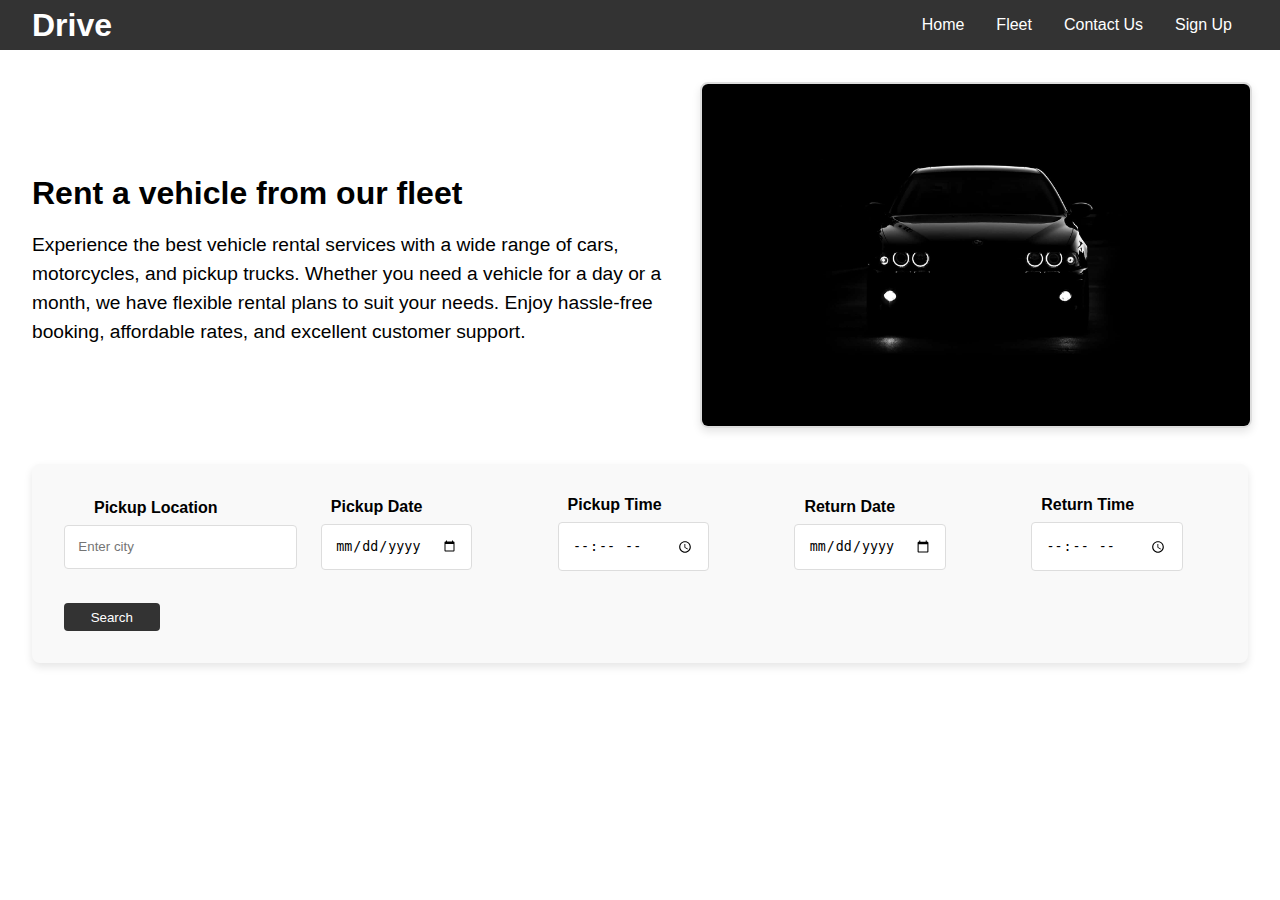
==== index.html @ 7dad5767 "Add files via upload" ====
<!DOCTYPE html>
<html lang="en">
<head>
    <meta charset="UTF-8">
    <meta name="viewport" content="width=device-width, initial-scale=1.0">
    <title>Vehicle Rental System - Drive</title>
    <link rel="stylesheet" href="styles.css">
</head>
<body>
    <header>
        <div class="logo">
            <h1>Drive</h1>
        </div>
        <nav>
            <ul>
                <li><a href="#">Home</a></li>
                <li class="dropdown">
                    <a href="#" class="dropbtn">Fleet</a>
                    <div class="dropdown-content">
                        <a href="#">Cars</a>
                        <a href="#">Motorcycles</a>
                        <a href="#">Pickup Trucks</a>
                    </div>
                </li>
                <li><a href="#">Contact Us</a></li>
                <li><a href="#">Sign Up</a></li>
            </ul>
        </nav>
    </header>
    <main>
        <div class="content">
            <div class="text-content">
                <h2>Rent a vehicle from our fleet</h2>
                <p>
                    Experience the best vehicle rental services with a wide range of cars, motorcycles, and pickup trucks.
                    Whether you need a vehicle for a day or a month, we have flexible rental plans to suit your needs.
                    Enjoy hassle-free booking, affordable rates, and excellent customer support.
                </p>
            </div>
            <div class="image-content">
                <img src="car.jpg" alt="Car">
            </div>
        </div>
        <div class="form-content">
            <form class="form-row">
                <div class="form-group">
                    <label for="pickup-location">Pickup Location</label>
                    <input type="text" id="pickup-location" name="pickup-location" placeholder="Enter city">
                </div>
                <div class="form-group">
                    <label for="pickup-date">Pickup Date</label>
                    <input type="date" id="pickup-date" name="pickup-date">
                </div>
                <div class="form-group">
                    <label for="pickup-time">Pickup Time</label>
                    <input type="time" id="pickup-time" name="pickup-time">
                </div>
                <div class="form-group">
                    <label for="return-date">Return Date</label>
                    <input type="date" id="return-date" name="return-date">
                </div>
                <div class="form-group">
                    <label for="return-time">Return Time</label>
                    <input type="time" id="return-time" name="return-time">
                </div>
                <div class="form-group">
                    <button type="submit">Search</button>
                </div>
            </form>
        </div>
    </main>
</body>
</html>
---- styles.css ----
body {
  font-family: Arial, sans-serif;
  margin: 0;
  padding: 0;
}

header {
  background-color: #333;
  color: white;
  display: flex;
  align-items: center;
  justify-content: space-between;
  padding: 0 2em;
}

.logo h1 {
  margin: 0;
}

nav ul {
  list-style: none;
  padding: 0;
  margin: 0;
  display: flex;
  justify-content: space-around;
}

nav ul li {
  position: relative;
}

nav ul li a {
  color: white;
  text-decoration: none;
  padding: 1em;
  display: block;
}

nav ul li a:hover {
  background-color: #575757;
}

.dropdown-content {
  display: none;
  position: absolute;
  background-color: #333;
  min-width: 160px;
  box-shadow: 0px 8px 16px rgba(0, 0, 0, 0.2);
  z-index: 1;
}

.dropdown-content a {
  color: white;
  padding: 12px 16px;
  text-decoration: none;
  display: block;
}

.dropdown-content a:hover {
  background-color: #575757;
}

.dropdown:hover .dropdown-content {
  display: block;
}

main {
  padding: 2em;
}

.content {
  display: flex;
  justify-content: space-between;
  align-items: center;
  margin-bottom: 2em;
}

.text-content {
  max-width: 60%;
}

.text-content h2 {
  font-size: 2em;
  margin-bottom: 0.5em;
}

.text-content p {
  font-size: 1.2em;
  line-height: 1.5;
}

.image-content img {
  max-width: 100%;
  height: auto;
  border: 2px solid #ddd;
  border-radius: 8px;
  box-shadow: 0 4px 8px rgba(0, 0, 0, 0.1);
}

.form-content {
  background-color: #f9f9f9;
  padding: 2em;
  border-radius: 8px;
  box-shadow: 0 4px 8px rgba(0, 0, 0, 0.1);
}

.form-row {
  display: flex;
  flex-wrap: wrap;
  gap: 2em;
  align-items: center;
}

.form-group {
  flex: 1;
  min-width: 200px;
}

.form-group label {
  font-weight: bold;
  margin-left: 30px;
  display: block;
  margin-bottom: 0.5em;
}

.form-group input, .form-group button {
  width: 100%;
  padding: 1em;
  border: 1px solid #ddd;
  border-radius: 4px;
}

.form-group input[type="date"], .form-group input[type="time"] {
  width: 60%;
  margin-left: 20px;
  display: inline-block;
}

.form-group button {
  background-color: #333;
  color: white;
  border: none;
  cursor: pointer;
  width: auto;
  padding: 0.5em 2em;
}

.form-group button:hover {
  background-color: #575757;
}
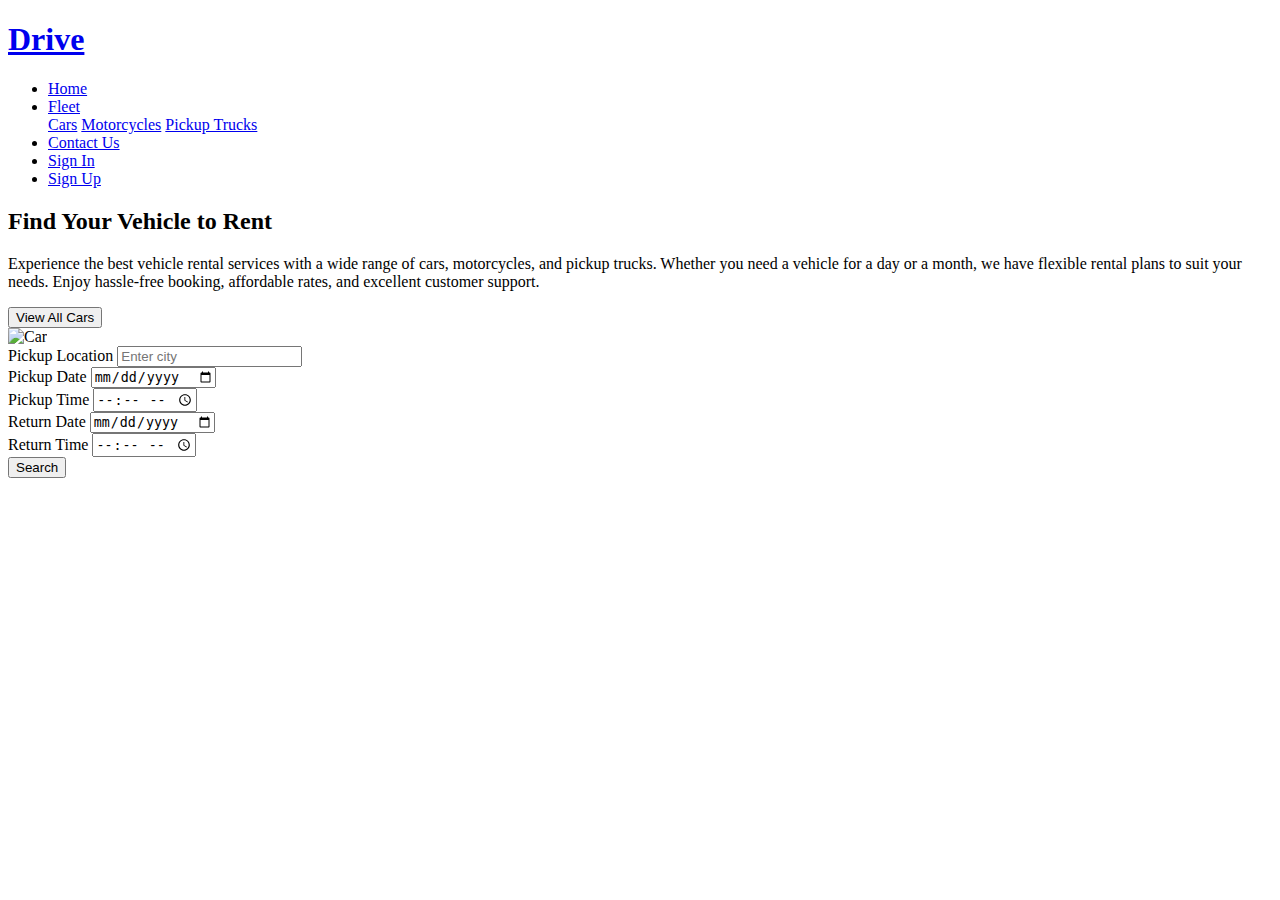
==== commit 45705da0: "Add files via upload" ====
--- a/index.html
+++ b/index.html
@@ -4,67 +4,69 @@
     <meta charset="UTF-8">
     <meta name="viewport" content="width=device-width, initial-scale=1.0">
     <title>Vehicle Rental System - Drive</title>
-    <link rel="stylesheet" href="styles.css">
+    <link rel="stylesheet" href="styles/styles.css">
 </head>
 <body>
-    <header>
+    <header class="main-header">
         <div class="logo">
-            <h1>Drive</h1>
+            <a href="index.html"><h1>Drive</h1></a>
         </div>
-        <nav>
-            <ul>
-                <li><a href="#">Home</a></li>
-                <li class="dropdown">
-                    <a href="#" class="dropbtn">Fleet</a>
+        <nav class="main-nav">
+            <ul class="nav-list">
+                <li class="nav-item"><a href="#" class="nav-link">Home</a></li>
+                <li class="nav-item dropdown">
+                    <a href="#" class="nav-link dropbtn">Fleet</a>
                     <div class="dropdown-content">
-                        <a href="#">Cars</a>
-                        <a href="#">Motorcycles</a>
-                        <a href="#">Pickup Trucks</a>
+                        <a href="fleet/cars.html" class="dropdown-link">Cars</a>
+                        <a href="#" class="dropdown-link">Motorcycles</a>
+                        <a href="#" class="dropdown-link">Pickup Trucks</a>
                     </div>
                 </li>
-                <li><a href="#">Contact Us</a></li>
-                <li><a href="#">Sign Up</a></li>
+                <li class="nav-item"><a href="#" class="nav-link">Contact Us</a></li>
+                <li class="nav-item"><a href="customer/customer_sign_in.html" class="nav-link">Sign In</a></li>
+                <li class="nav-item"><a href="customer/customer_sign_up.html" class="nav-link">Sign Up</a></li>
             </ul>
         </nav>
     </header>
-    <main>
+    <main class="main-content">
         <div class="content">
             <div class="text-content">
-                <h2>Rent a vehicle from our fleet</h2>
+                <h2>Find Your Vehicle to Rent</h2>
                 <p>
                     Experience the best vehicle rental services with a wide range of cars, motorcycles, and pickup trucks.
                     Whether you need a vehicle for a day or a month, we have flexible rental plans to suit your needs.
                     Enjoy hassle-free booking, affordable rates, and excellent customer support.
                 </p>
+                <button class="view-button">View All Cars</button>
             </div>
             <div class="image-content">
-                <img src="car.jpg" alt="Car">
+                <img src="images/car.jpg" alt="Car">
             </div>
         </div>
         <div class="form-content">
             <form class="form-row">
                 <div class="form-group">
-                    <label for="pickup-location">Pickup Location</label>
-                    <input type="text" id="pickup-location" name="pickup-location" placeholder="Enter city">
+                    <label for="pickup-location" class="form-label">Pickup Location</label>
+                    <input type="text" id="pickup-location" name="pickup-location" class="form-input" placeholder="Enter city">
                 </div>
                 <div class="form-group">
-                    <label for="pickup-date">Pickup Date</label>
-                    <input type="date" id="pickup-date" name="pickup-date">
+                    <label for="pickup-date" class="form-label">Pickup Date</label>
+                    <input type="date" id="pickup-date" name="pickup-date" class="form-input">
                 </div>
                 <div class="form-group">
-                    <label for="pickup-time">Pickup Time</label>
-                    <input type="time" id="pickup-time" name="pickup-time">
+                    <label for="pickup-time" class="form-label">Pickup Time</label>
+                    <input type="time" id="pickup-time" name="pickup-time" class="form-input">
                 </div>
                 <div class="form-group">
-                    <label for="return-date">Return Date</label>
-                    <input type="date" id="return-date" name="return-date">
+                    <label for="return-date" class="form-label">Return Date</label>
+                    <input type="date" id="return-date" name="return-date" class="form-input">
                 </div>
                 <div class="form-group">
-                    <label for="return-time">Return Time</label>
-                    <input type="time" id="return-time" name="return-time">
+                    <label for="return-time" class="form-label">Return Time</label>
+                    <input type="time" id="return-time" name="return-time" class="form-input">
                 </div>
                 <div class="form-group">
-                    <button type="submit">Search</button>
+                    <button type="submit" class="submit-button">Search</button>
                 </div>
             </form>
         </div>
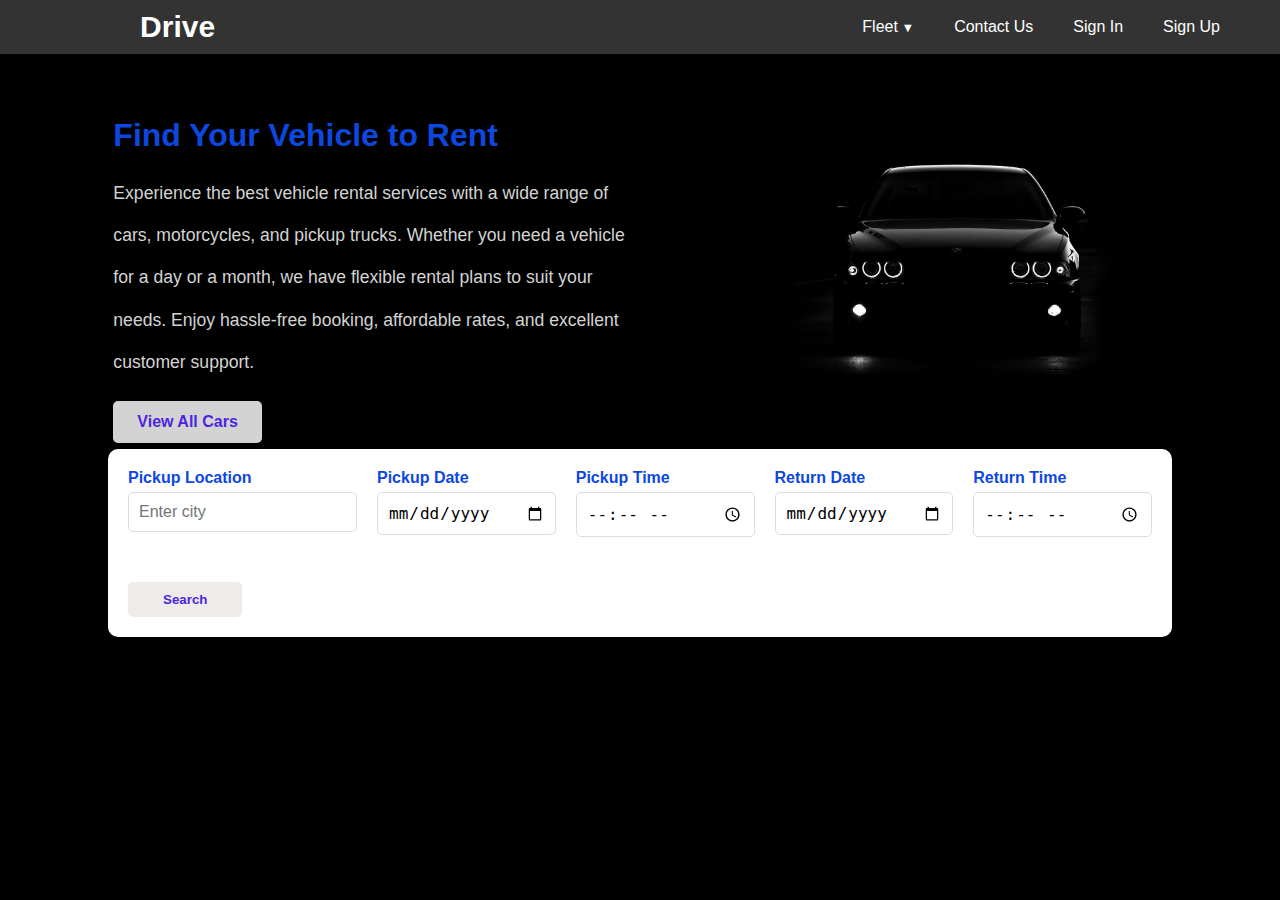
==== commit c1f0159a: "Add files via upload" ====
--- a/index.html
+++ b/index.html
@@ -13,7 +13,7 @@
         </div>
         <nav class="main-nav">
             <ul class="nav-list">
-                <li class="nav-item"><a href="#" class="nav-link">Home</a></li>
+                
                 <li class="nav-item dropdown">
                     <a href="#" class="nav-link dropbtn">Fleet</a>
                     <div class="dropdown-content">
@@ -70,6 +70,6 @@
                 </div>
             </form>
         </div>
-    </main>
+    </main>   
 </body>
 </html>
--- a/styles/styles.css
+++ b/styles/styles.css
@@ -0,0 +1,522 @@
+/* Reset some basic styles */
+body {
+    font-family: Arial, sans-serif; /* Set font family */
+    margin: 0; /* Remove default margin */
+    padding: 0; /* Remove default padding */
+    background-color: #000000; /* Black background color */
+}
+
+/* Header styling */
+.main-header {
+    background-color: #333; /* Dark background color */
+    color: #fff; /* White text color */
+    padding: 1rem 0; /* Padding top and bottom */
+    display: flex; /* Flexbox layout */
+    justify-content: space-between; /* Space between logo and nav */
+    align-items: center; /* Center items vertically */
+    padding: 10px 50px; /* Padding around header */
+}
+
+/* Logo styling */
+.logo h1 {
+    margin: 0; /* Remove default margin */
+    margin-left: 120%; /* Align the logo towards right */
+    font-size: 30px;
+}
+
+.logo a {
+    text-decoration: none; /* Remove underline */
+    color: inherit; /* Inherit text color from parent */
+}
+
+.logo a:hover {
+    text-decoration: none; /* Remove underline on hover */
+    color: inherit; /* Maintain text color on hover */
+}
+
+/* Dropdown menu styling */
+.main-nav .nav-list {
+    list-style: none; /* Remove default list style */
+    margin: 0; /* Remove default margin */
+    padding: 0; /* Remove default padding */
+    display: flex; /* Flexbox layout for horizontal menu */
+}
+
+.main-nav .nav-item {
+    position: relative; /* Position for dropdown */
+    margin-left: 20px; /* Space between menu items */
+}
+
+.main-nav .nav-link {
+    color: #fff; /* White text color */
+    text-decoration: none; /* Remove underline from links */
+    padding: 5px 10px; /* Padding around links */
+    outline: none;
+}
+
+/* Remove focus outline */
+.main-nav .nav-link:focus {
+    outline: none; /* Remove focus outline */
+    
+}
+
+/* Hover effect for navigation links */
+.main-nav .nav-link:hover,
+.main-nav .dropbtn:hover {
+    background-color: #555; /* Darker background on hover */
+    }
+
+/* Arrow indicator for dropdown */
+.main-nav .dropbtn::after {
+    content: ' ▼'; /* Add arrow */
+    font-size: 0.8rem; /* Smaller size for arrow */
+}
+
+/* Dropdown content styling */
+.dropdown-content {
+    display: none; /* Hide dropdown by default */
+    position: absolute; /* Position absolutely */
+    background-color: #333; /* Dark background color */
+    box-shadow: 0px 8px 16px rgba(0, 0, 0, 0.2); /* Shadow effect */
+    z-index: 1000; /* Ensure dropdown is above other content */
+    min-width: 160px; /* Minimum width for dropdown */
+    border-radius: 5px; /* Rounded corners */
+    margin-top: 10px; /* Add margin-top for spacing */
+}
+
+/* Dropdown links styling */
+.dropdown-content .dropdown-link {
+    color: white; /* White text color */
+    padding: 16px 16px; /* Padding inside dropdown links */
+    text-decoration: none; /* Remove underline */
+    display: block; /* Block display for full-width */
+    outline: none; /* Remove focus outline */
+}
+
+/* Hover effect for dropdown links */
+.dropdown-content .dropdown-link:hover {
+    background-color: #555; /* Darker background on hover */
+}
+
+/* Show dropdown on hover */
+.dropdown:hover .dropdown-content,
+.dropdown-content:hover {
+    display: block; /* Display dropdown content */
+}
+
+/* Ensure dropdown stays open when hovered or focused */
+.main-nav .nav-item:hover .dropdown-content,
+.main-nav .nav-item:focus-within .dropdown-content {
+    display: block; /* Ensure dropdown stays open */
+}
+
+/* Flexbox layout for content sections */
+.main-content .content {
+    display: flex; /* Flexbox layout */
+    justify-content: flex-end; /* Align text content to the right */
+    align-items: center; /* Center items vertically */
+    margin-bottom: 20px; /* Space below content */
+    background-color: #000000; /* Black background color */
+    padding: 20px; /* Padding inside content */
+    position: relative; /* Relative positioning for overlap */
+    z-index: 1; /* Ensure content is above form-content */
+}
+
+/* Text content styling */
+.main-content .text-content {
+    flex: 1; /* Flex grow */
+    max-width: 80%; /* Limit the width of the text content */
+    padding-right: 20px; /* Padding on the right */
+}
+
+.main-content .text-content h2 {
+    font-size: 2rem; /* Larger font size for heading */
+    margin-bottom: 10px; /* Space below heading */
+    margin-left: 15.3%;
+    color: #0c48df; /* Blue color for heading */
+}
+
+.main-content .text-content p {
+    margin-left: 15.3%;
+    font-size: 1.1rem; /* Normal font size for paragraph */
+    line-height: 2.4; /* Line height for readability */
+    color: #D3D3D3; /* White text color */
+   
+}
+
+/* Default button styling within .text-content */
+.main-content .text-content .view-button {
+    display: inline-block; /* Ensure button dimensions fit the content */
+    margin-left: 15.3%;
+    padding: 12px 24px; /* Padding inside the button */
+    background-color: #D3D3D3; /* White background color */
+    font-weight: bold;
+    color: #4e25df; /* Blue text color */
+    border: none; /* Remove default border */
+    border-radius: 5px; /* Rounded corners */
+    cursor: pointer; /* Pointer cursor on hover */
+    font-size: 1rem; /* Font size for the button text */
+    text-align: center; /* Center text */
+    text-decoration: none; /* Remove underline */
+    transition: background-color 0.3s ease, transform 0.3s ease; /* Smooth transitions for background color and transform */
+}
+
+/* Hover state styling within .text-content */
+.main-content .text-content .view-button:hover {
+    background-color: #0940b0; /* Darker blue background on hover */
+    transform: translateY(-2px); /* Slightly lift the button on hover */
+}
+
+/* Active state styling within .text-content */
+.main-content .text-content .view-button:active {
+    background-color: #073582; /* Even darker blue background on active */
+    transform: translateY(0); /* Reset the button position on active */
+    box-shadow: inset 0 3px 5px rgba(0, 0, 0, 0.2); /* Inner shadow on active */
+}
+
+/* Image content styling */
+.main-content .image-content {
+    flex: 1; /* Flex grow */
+    text-align: center; /* Center image horizontally */
+}
+
+.main-content .image-content img {
+    max-width: 100%; /* Image should not exceed container width */
+    height: auto; /* Maintain aspect ratio */
+    border-radius: 10px; /* Rounded corners */
+}
+
+/* Form container styling */
+.main-content .form-content {
+    width: 80%; /* Reduce width of form-content */
+    margin: -50px auto 0; /* Negative margin to overlap content */
+    background-color: #ffffff; /* White background color */
+    padding: 20px; /* Padding inside form content */
+    border-radius: 10px; /* Rounded corners */
+    box-shadow: 0 0 10px rgba(0, 0, 0, 0.1); /* Shadow effect */
+    position: relative; /* Relative positioning for overlap */
+    z-index: 2; /* Ensure form-content is above other content */
+}
+
+/* Flexbox layout for form rows */
+.main-content .form-row {
+    display: flex; /* Flexbox layout */
+    flex-wrap: wrap; /* Wrap form fields on smaller screens */
+    gap: 20px; /* Space between form fields */
+}
+
+/* Form group styling */
+.main-content .form-group {
+    flex: 1; /* Flex grow */
+    display: flex; /* Flexbox layout */
+    flex-direction: column; /* Column layout */
+}
+
+.main-content .form-label {
+    margin-bottom: 5px; /* Space below labels */
+    font-weight: bold; /* Bold text for labels */
+    color: #0c48df; /* Blue color for labels */
+}
+
+.main-content .form-input {
+    padding: 10px; /* Padding inside inputs */
+    font-size: 1rem; /* Normal font size */
+    border: 1px solid #ddd; /* Light grey border */
+    border-radius: 5px; /* Rounded corners */
+    outline: none; /* Remove outline on focus */
+    transition: border-color 0.3s ease; /* Smooth border color transition */
+}
+
+.main-content .form-input:focus {
+    border-color: #333; /* Dark border on focus */
+}
+
+/* Submit button styling */
+.main-content .submit-button {
+    padding: 10px 35px; /* Padding inside button */
+    margin-top: 25px;
+    background-color: #eeebeb; /* Light grey background color */
+    font-weight: bolder;
+    color: #4e25df; /* Blue text color */
+    border: none; /* Remove default border */
+    border-radius: 5px; /* Rounded corners */
+    cursor: pointer; /* Pointer cursor on hover */
+    transition: background-color 0.3s ease; /* Smooth background color transition */
+    align-self: flex-start; /* Align button to the start */
+}
+
+.main-content .submit-button:hover {
+    background-color: #555; /* Darker background on hover */
+}
+
+
+/* customer_sign_in Styling */
+
+
+/* Sign-In container styling */
+.signin-container {
+    width: 100%;
+    max-width: 400px; /* Maximum width for the container */
+    height: 400px;
+    background-color: #ffffff; /* White background color */
+    padding: 20px; /* Padding inside the container */
+    border-radius: 10px; /* Rounded corners */
+    box-shadow: 0 2px 10px rgba(0, 0, 0, 0.1); /* Shadow effect */
+    text-align: center; /* Center-align text */
+    margin: 50px auto; /* Center the container */
+    display: flex; /* Flexbox for vertical alignment */
+    flex-direction: column; /* Column layout */
+    justify-content: space-around; /* Distribute space evenly */
+    
+}
+
+/* Form group styling */
+.signin-container .form-group {
+    width: 100%;
+    margin: 40px auto; /* Center the container */
+    text-align: left; /* Align text to the left */
+}
+
+/* Form input styling */
+.signin-container .form-input {
+    width: 80%; /* Full width input fields */
+    padding: 10px; /* Padding inside inputs */
+    margin: auto;
+    font-size: 1rem; /* Normal font size */
+    border: 1px solid #ccc; /* Light grey border */
+    border-radius: 5px; /* Rounded corners */
+    outline: none; /* Remove outline on focus */
+    transition: border-color 0.3s ease; /* Smooth border color transition */
+}
+
+.signin-container .form-input:focus {
+    border-color: #1877f2; /* Blue border on focus */
+    border-width: 2px; /* Increase border width */
+    box-shadow: 0 0 5px rgba(24, 119, 242, 0.5); /* Add a blue shadow effect */
+}
+
+/* Login button styling */
+.signin-container .login-button {
+    width: 70%; /* Full width button */
+    margin: auto;
+    padding: 10px; /* Padding inside button */
+    background-color: #1877f2; /* Blue background color */
+    color: #fff; /* White text color */
+    border: none; /* Remove default border */
+    border-radius: 5px; /* Rounded corners */
+    cursor: pointer; /* Pointer cursor on hover */
+    font-size: 1rem; /* Font size for the button text */
+    font-weight: bold; /* Bold text */
+    transition: background-color 0.3s ease; /* Smooth background color transition */
+}
+
+.signin-container .login-button:hover {
+    background-color: #165db5; /* Darker blue background on hover */
+}
+
+/* Forgot password link styling */
+.signin-container .forgot-password {
+    color: #1877f2; /* Blue text color */
+    text-decoration: none; /* Remove underline */
+    font-size: 1rem; /* Slightly smaller font size */
+    text-align: center;
+}
+
+.signin-container .forgot-password:hover {
+    text-decoration: underline; /* Underline on hover */
+}
+
+/* Horizontal rule styling */
+.signin-container hr {
+    border: none; /* Remove default border */
+    border-top: 1px solid #ddd; /* Light grey top border */
+    margin: 20px 0px; /* Space above and below */
+}
+
+
+.create-account-button {
+    display: inline-block; /* Ensure button dimensions fit the content */
+    padding: 10px 20px; /* Padding inside button */
+    background-color: #42b72a; /* Blue background color */
+    color: white; /* White text color */
+    border: none; /* Remove default border */
+    border-radius: 5px; /* Rounded corners */
+    cursor: pointer; /* Pointer cursor on hover */
+    font-size: 14px; /* Font size for the button text */
+    text-align: center; /* Center text */
+    text-decoration: none; /* Remove underline */
+    transition: background-color 0.3s ease; /* Smooth transitions for background color */
+    width: 60%; /* Same width as the original button */
+    margin: auto; /* Center the button */
+}
+
+.create-account-button:hover {
+    background-color: #36a420; /* Darker blue on hover */
+}
+
+
+
+/* User registration page */
+
+
+.form-container {
+    display: flex;
+    justify-content: center;
+    align-items: flex-start; /* Align items to the top */
+    height: 100vh;
+    margin-top: 50px; /* Margin from the header */
+}
+
+#registrationForm {
+    background-color: rgb(255, 255, 255);
+    padding: 20px;
+    border: 4px solid #007bff; /* Add a blue border */
+    box-shadow: 0 0 15px rgba(235, 10, 10, 0.5); /* Increased blur and opacity for visibility */
+    width: 60%;
+    display: flex;
+    flex-direction: column;
+    align-items: center;
+}
+
+#registrationForm .input-group {
+    width: 72%;
+    margin-bottom: 30px;
+}
+
+#registrationForm label {
+    font-weight: bold;
+    text-align: left;
+    width: 100%;
+}
+
+#registrationForm input[type="text"],
+#registrationForm input[type="email"],
+#registrationForm input[type="password"] {
+    width: 100%;
+    padding: 10px;
+    margin-top: 10px;
+    border: 1px solid #ccc;
+    border-radius: 5px;
+    font-size: large;
+}
+
+#registrationForm .password-container {
+    position: relative;
+    width: 100%;
+}
+
+#registrationForm .show-password {
+    position: absolute;
+    right: 10px;
+    top: 50%;
+    transform: translateY(-50%);
+    cursor: pointer;
+    color: #007bff;
+    font-size: 14px;
+}
+
+#registrationForm .actions {
+    display: flex;
+    justify-content: center;
+    align-items: center;
+    width: 100%;
+}
+
+#registrationForm button {
+    background-color: #007bff;
+    color: white;
+    border: none;
+    margin: auto;
+    padding: 10px 20px;
+    width: 60%;
+    border-radius: 5px;
+    cursor: pointer;
+    font-size: 14px;
+}
+
+#registrationForm button:hover {
+    background-color: #0056b3;
+}
+
+/* Create Your Account text styling */
+.text-content_register h2 {
+    font-size: 1.8rem; /* Larger font size for heading */
+    margin-left: 19%;
+    color: #ffffff; /* White color for the heading text */
+}
+
+
+.car-rental .container {
+    display: flex;
+    margin-top: 2%;
+    flex-wrap: wrap;
+    justify-content: center;
+    gap: 20px;
+}
+
+.car-rental .card {
+    background-color: #D3D3D3;
+    border: 1px solid #ddd;
+    border-radius: 8px;
+    width: 400px; /* Adjust width for three cards per row */
+    text-align: center;
+    font-weight: bold;
+    height: 500px;
+    padding: 20px;
+    box-shadow: 0 4px 8px rgba(0, 0, 0, 0.1);
+}
+
+.car-rental .card img {
+    width: 80%;
+    height: 200px;
+    object-fit: cover;
+    margin: 10px;
+    border: 4px solid #000000; /* Add a blue border */
+}
+
+.car-rental .card h3 {
+    color: #1f0f67;
+    margin: 0 0 10px 0;
+    font-size: 24px;
+}
+
+.car-rental .card p {
+    color: #15199b;
+    margin: 16px 0;
+}
+
+.car-rental .card .price {
+    font-size: 18px;
+    color: #090985;
+    margin: 10px 0;
+}
+
+.car-rental .details {
+    display: flex;
+    justify-content: space-around;
+    margin: 40px 0;
+    color: #420e7e;
+}
+
+.car-rental .details div {
+    display: flex;
+    align-items: center;
+    gap: 5px;
+}
+
+.car-rental .details i {
+    color: #390d80;
+}
+
+.car-rental .button {
+    background-color: #111795;
+    color: white;
+    width: 50%;
+    padding: 10px 20px;
+    border: none;
+    border-radius: 5px;
+    cursor: pointer;
+    text-decoration: none;
+    margin-top: 0px;
+    display: inline-block;
+}
